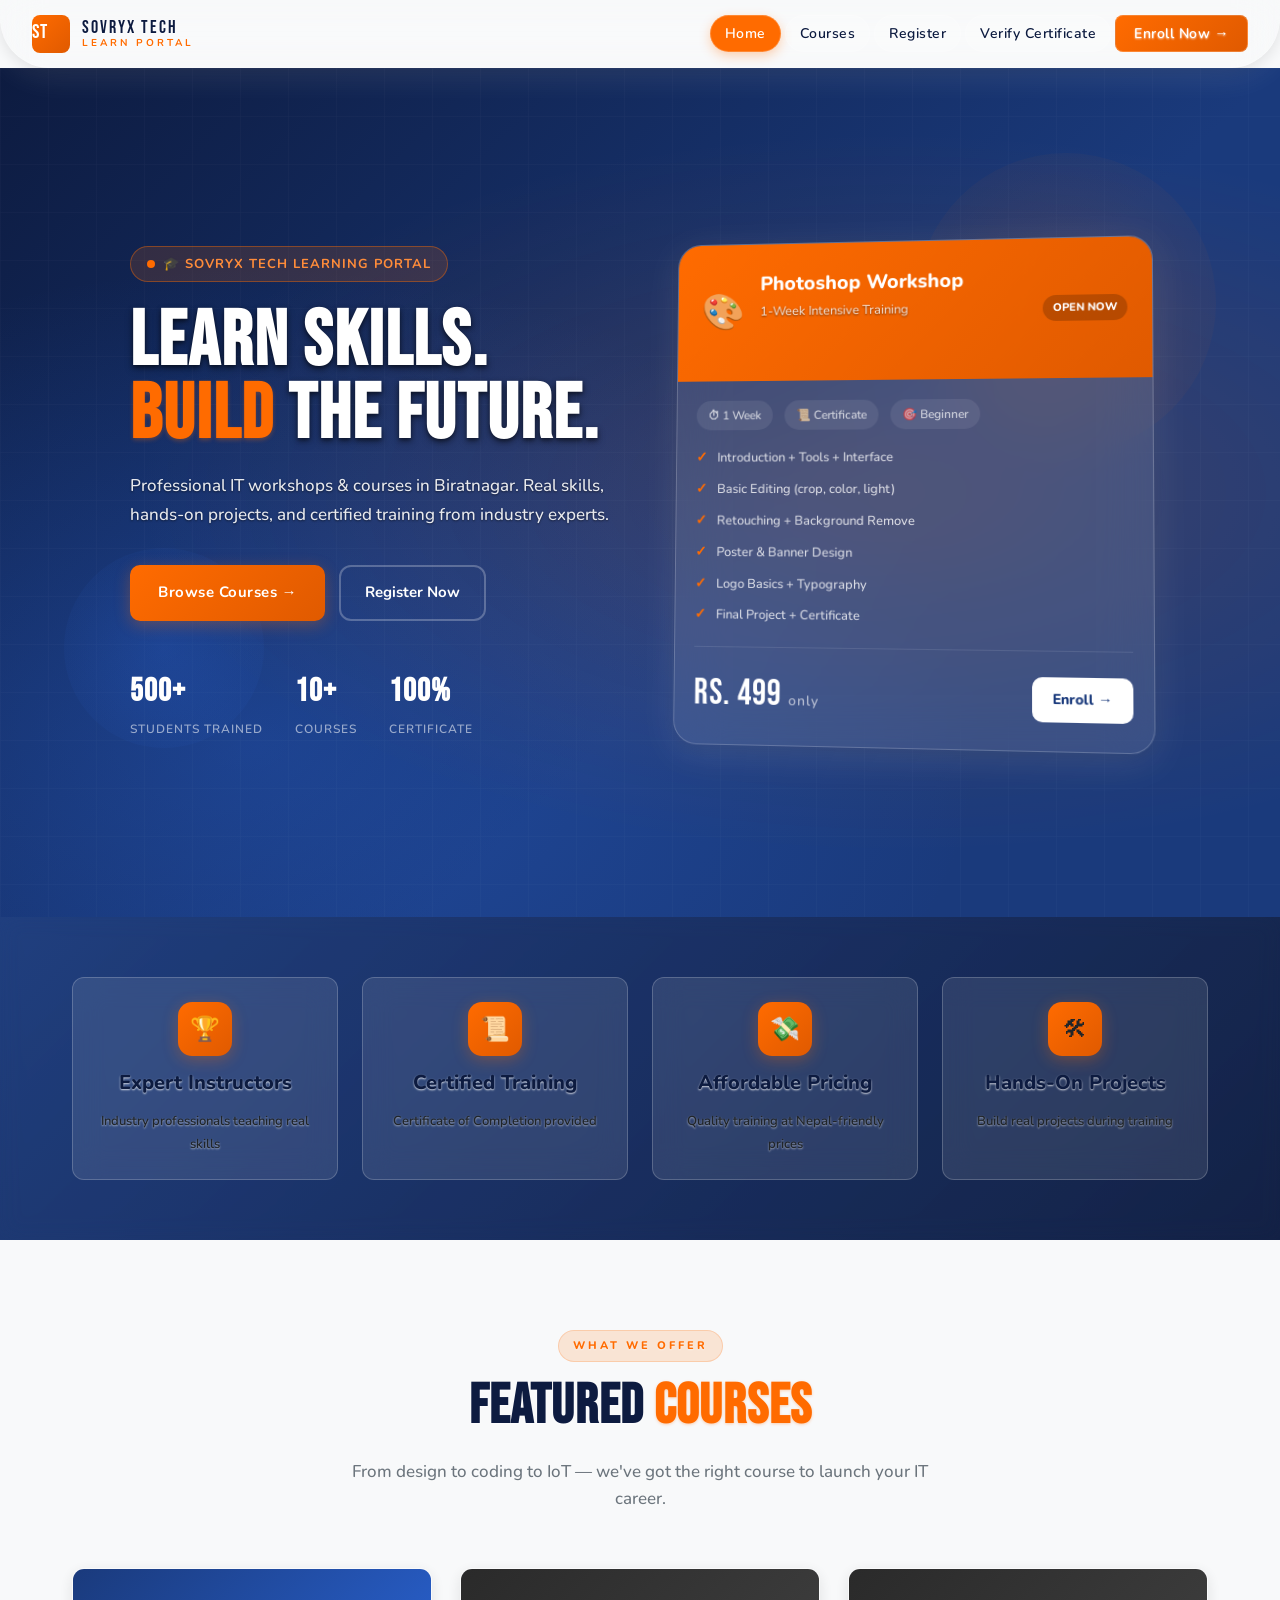
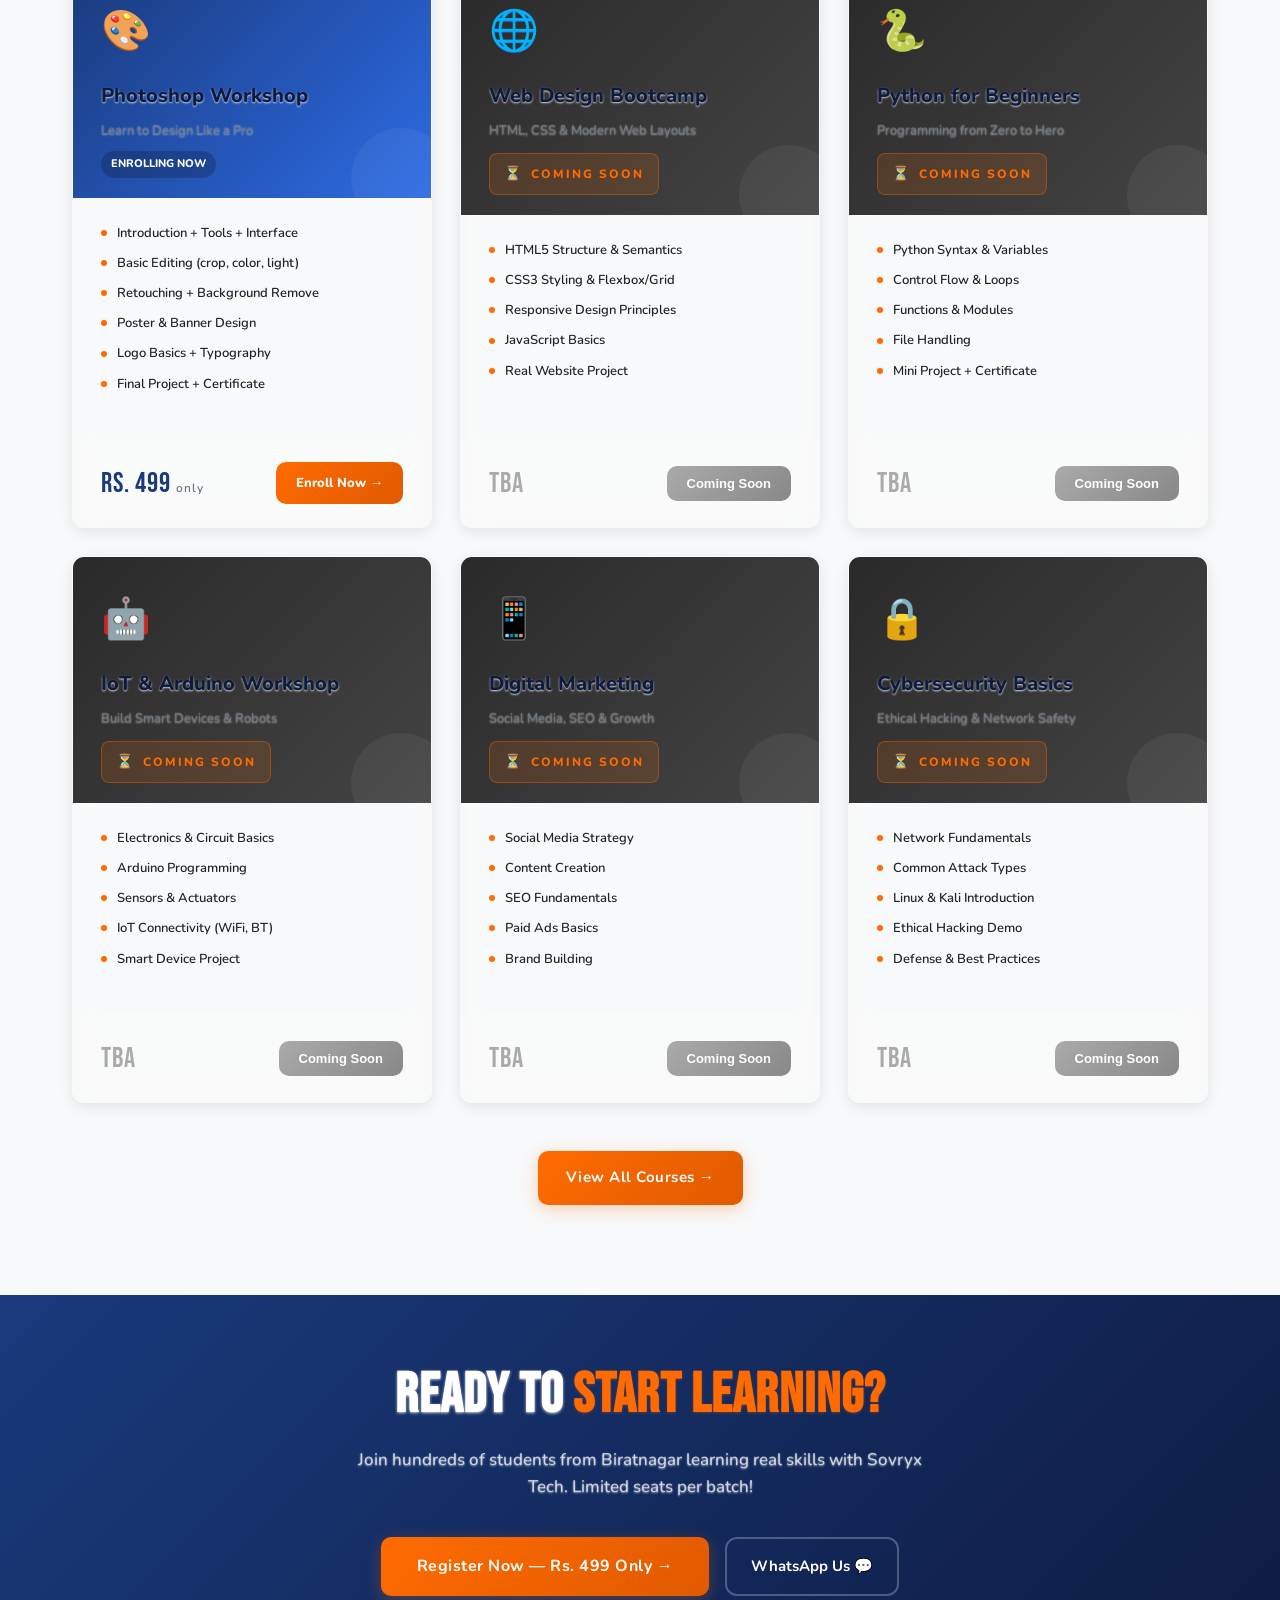
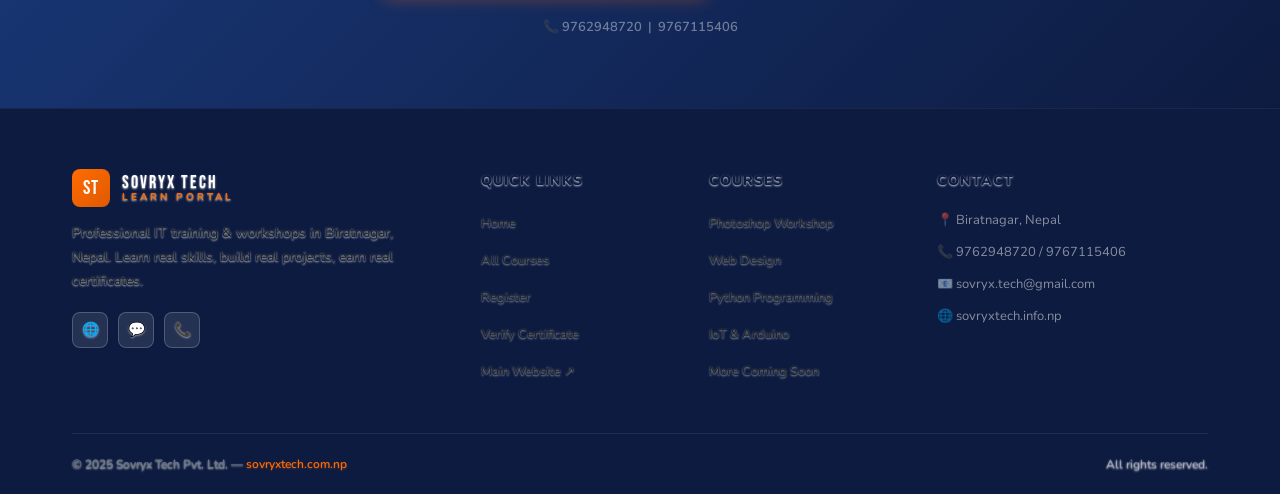
==== index.html @ 4ebaeac7 "main" ====
<!DOCTYPE html>
<html lang="en">
<head>
  <meta charset="UTF-8" />
  <meta name="viewport" content="width=device-width, initial-scale=1.0"/>
  <title>Sovryx Tech Learn — IT Training & Workshops in Biratnagar</title>
  <meta name="description" content="Professional IT workshops and training by Sovryx Tech, Biratnagar Nepal. Photoshop, Web Design, Python, IoT and more."/>
  <link rel="stylesheet" href="style.css"/>
  <link rel="preconnect" href="https://fonts.googleapis.com"/>
</head>
<body>

  <div id="navContainer"></div>
  <div id="mobileMenuContainer"></div>

  <div class="page-content">

    <!-- ─── HERO ─── -->
    <section class="hero">
      <div class="hero-grid"></div>
      <!-- floating shapes -->
      <div class="float-shape" style="width:300px;height:300px;background:radial-gradient(circle,rgba(255,107,0,0.12),transparent);top:10%;right:5%;animation-delay:0s;"></div>
      <div class="float-shape" style="width:200px;height:200px;background:radial-gradient(circle,rgba(45,107,228,0.2),transparent);bottom:20%;left:5%;animation-delay:2s;"></div>

      <div class="hero-container">
        <div class="hero-text">
          <div class="hero-badge">🎓 Sovryx Tech Learning Portal</div>
          <h1>Learn Skills.<br><span>Build</span> The Future.</h1>
          <p>Professional IT workshops & courses in Biratnagar. Real skills, hands-on projects, and certified training from industry experts.</p>
          <div class="hero-actions">
            <a href="courses.html" class="btn-primary">Browse Courses →</a>
            <a href="register.html" class="btn-outline">Register Now</a>
          </div>
          <div class="hero-stats">
            <div class="stat"><strong>500+</strong><span>Students Trained</span></div>
            <div class="stat"><strong>10+</strong><span>Courses</span></div>
            <div class="stat"><strong>100%</strong><span>Certificate</span></div>
          </div>
        </div>
        <div class="hero-card-wrap">
          <div class="hero-featured-card">
            <div class="card-header">
              <div class="card-header-icon">🎨</div>
              <div>
                <h3>Photoshop Workshop</h3>
                <p>1-Week Intensive Training</p>
              </div>
              <div class="card-badge">OPEN NOW</div>
            </div>
            <div class="card-body">
              <div class="card-meta">
                <span class="tag">⏱ 1 Week</span>
                <span class="tag">📜 Certificate</span>
                <span class="tag">🎯 Beginner</span>
              </div>
              <div class="card-modules">
                <div class="module-item">Introduction + Tools + Interface</div>
                <div class="module-item">Basic Editing (crop, color, light)</div>
                <div class="module-item">Retouching + Background Remove</div>
                <div class="module-item">Poster & Banner Design</div>
                <div class="module-item">Logo Basics + Typography</div>
                <div class="module-item">Final Project + Certificate</div>
              </div>
              <div class="card-footer-price">
                <div class="price-amount">Rs. 499 <small>only</small></div>
                <a href="register.html?course=photoshop" class="enroll-mini">Enroll →</a>
              </div>
            </div>
          </div>
        </div>
      </div>
    </section>

    <!-- ─── INFO STRIP ─── -->
    <div class="info-strip">
      <div class="container">
        <div class="info-strip-grid">
          <div class="info-strip-item reveal">
            <div class="info-strip-icon">🏆</div>
            <strong>Expert Instructors</strong>
            <span>Industry professionals teaching real skills</span>
          </div>
          <div class="info-strip-item reveal">
            <div class="info-strip-icon">📜</div>
            <strong>Certified Training</strong>
            <span>Certificate of Completion provided</span>
          </div>
          <div class="info-strip-item reveal">
            <div class="info-strip-icon">💸</div>
            <strong>Affordable Pricing</strong>
            <span>Quality training at Nepal-friendly prices</span>
          </div>
          <div class="info-strip-item reveal">
            <div class="info-strip-icon">🛠</div>
            <strong>Hands-On Projects</strong>
            <span>Build real projects during training</span>
          </div>
        </div>
      </div>
    </div>

    <!-- ─── COURSES SECTION ─── -->
    <section>
      <div class="container">
        <div class="text-center reveal">
          <span class="section-label">What We Offer</span>
          <h2 class="section-title">Featured <span>Courses</span></h2>
          <p class="section-sub" style="margin:0 auto;">From design to coding to IoT — we've got the right course to launch your IT career.</p>
        </div>

        <div class="courses-grid">
          <!-- Active Course -->
          <div class="course-card reveal">
            <div class="course-card-header">
              <span class="course-card-icon">🎨</span>
              <h3>Photoshop Workshop</h3>
              <p>Learn to Design Like a Pro</p>
              <div class="card-badge" style="margin-left:0;margin-top:10px;display:inline-block;">ENROLLING NOW</div>
            </div>
            <div class="course-card-body">
              <ul class="course-modules">
                <li>Introduction + Tools + Interface</li>
                <li>Basic Editing (crop, color, light)</li>
                <li>Retouching + Background Remove</li>
                <li>Poster & Banner Design</li>
                <li>Logo Basics + Typography</li>
                <li>Final Project + Certificate</li>
              </ul>
            </div>
            <div class="course-card-footer">
              <div class="price">Rs. 499 <small>only</small></div>
              <a href="register.html?course=photoshop" class="btn-enroll">Enroll Now →</a>
            </div>
          </div>

          <!-- Coming Soon Courses -->
          <div class="course-card coming-soon reveal">
            <div class="course-card-header">
              <span class="course-card-icon">🌐</span>
              <h3>Web Design Bootcamp</h3>
              <p>HTML, CSS & Modern Web Layouts</p>
              <div class="coming-soon-overlay">Coming Soon</div>
            </div>
            <div class="course-card-body">
              <ul class="course-modules">
                <li>HTML5 Structure & Semantics</li>
                <li>CSS3 Styling & Flexbox/Grid</li>
                <li>Responsive Design Principles</li>
                <li>JavaScript Basics</li>
                <li>Real Website Project</li>
              </ul>
            </div>
            <div class="course-card-footer">
              <div class="price" style="color:#aaa;">TBA</div>
              <button class="btn-enroll disabled" disabled>Coming Soon</button>
            </div>
          </div>

          <div class="course-card coming-soon reveal">
            <div class="course-card-header">
              <span class="course-card-icon">🐍</span>
              <h3>Python for Beginners</h3>
              <p>Programming from Zero to Hero</p>
              <div class="coming-soon-overlay">Coming Soon</div>
            </div>
            <div class="course-card-body">
              <ul class="course-modules">
                <li>Python Syntax & Variables</li>
                <li>Control Flow & Loops</li>
                <li>Functions & Modules</li>
                <li>File Handling</li>
                <li>Mini Project + Certificate</li>
              </ul>
            </div>
            <div class="course-card-footer">
              <div class="price" style="color:#aaa;">TBA</div>
              <button class="btn-enroll disabled" disabled>Coming Soon</button>
            </div>
          </div>

          <div class="course-card coming-soon reveal">
            <div class="course-card-header">
              <span class="course-card-icon">🤖</span>
              <h3>IoT & Arduino Workshop</h3>
              <p>Build Smart Devices & Robots</p>
              <div class="coming-soon-overlay">Coming Soon</div>
            </div>
            <div class="course-card-body">
              <ul class="course-modules">
                <li>Electronics & Circuit Basics</li>
                <li>Arduino Programming</li>
                <li>Sensors & Actuators</li>
                <li>IoT Connectivity (WiFi, BT)</li>
                <li>Smart Device Project</li>
              </ul>
            </div>
            <div class="course-card-footer">
              <div class="price" style="color:#aaa;">TBA</div>
              <button class="btn-enroll disabled" disabled>Coming Soon</button>
            </div>
          </div>

          <div class="course-card coming-soon reveal">
            <div class="course-card-header">
              <span class="course-card-icon">📱</span>
              <h3>Digital Marketing</h3>
              <p>Social Media, SEO & Growth</p>
              <div class="coming-soon-overlay">Coming Soon</div>
            </div>
            <div class="course-card-body">
              <ul class="course-modules">
                <li>Social Media Strategy</li>
                <li>Content Creation</li>
                <li>SEO Fundamentals</li>
                <li>Paid Ads Basics</li>
                <li>Brand Building</li>
              </ul>
            </div>
            <div class="course-card-footer">
              <div class="price" style="color:#aaa;">TBA</div>
              <button class="btn-enroll disabled" disabled>Coming Soon</button>
            </div>
          </div>

          <div class="course-card coming-soon reveal">
            <div class="course-card-header">
              <span class="course-card-icon">🔒</span>
              <h3>Cybersecurity Basics</h3>
              <p>Ethical Hacking & Network Safety</p>
              <div class="coming-soon-overlay">Coming Soon</div>
            </div>
            <div class="course-card-body">
              <ul class="course-modules">
                <li>Network Fundamentals</li>
                <li>Common Attack Types</li>
                <li>Linux & Kali Introduction</li>
                <li>Ethical Hacking Demo</li>
                <li>Defense & Best Practices</li>
              </ul>
            </div>
            <div class="course-card-footer">
              <div class="price" style="color:#aaa;">TBA</div>
              <button class="btn-enroll disabled" disabled>Coming Soon</button>
            </div>
          </div>
        </div>

        <div class="text-center" style="margin-top:48px;">
          <a href="courses.html" class="btn-primary">View All Courses →</a>
        </div>
      </div>
    </section>

    <!-- ─── CTA BANNER ─── -->
    <section style="padding:70px 0;background:linear-gradient(135deg,var(--blue),var(--dark));">
      <div class="container text-center">
        <h2 class="section-title reveal" style="color:white;">Ready to <span>Start Learning?</span></h2>
        <p class="section-sub reveal" style="color:rgba(255,255,255,0.7);margin:12px auto 36px;">
          Join hundreds of students from Biratnagar learning real skills with Sovryx Tech. Limited seats per batch!
        </p>
        <div style="display:flex;gap:16px;justify-content:center;flex-wrap:wrap;" class="reveal">
          <a href="register.html" class="btn-primary" style="font-size:16px;padding:16px 36px;">Register Now — Rs. 499 Only →</a>
          <a href="https://wa.me/9779762948720" target="_blank" class="btn-outline">WhatsApp Us 💬</a>
        </div>
        <p style="color:rgba(255,255,255,0.4);margin-top:20px;font-size:13px;font-weight:600;">📞 9762948720 &nbsp;|&nbsp; 9767115406</p>
      </div>
    </section>

  </div><!-- end page-content -->

  <div id="footerContainer"></div>

  <script src="main.js"></script>
  

  <script>injectLayout("Home");</script>
</body>
</html>
---- style.css ----
@import url('https://fonts.googleapis.com/css2?family=Bebas+Neue&family=Nunito:wght@400;500;600;700;800;900&family=Space+Grotesk:wght@300;400;500;600;700&display=swap');

:root {
  /* Sovryx Tech Color Palette - Matching sovryxtech.com.np */
  --orange: #FF6B00;
  --orange-light: #FF8C3A;
  --orange-dark: #E05A00;
  --blue: #1A3A7C;
  --blue-mid: #2D6BE4;
  --blue-light: #4A90E2;
  --white: #FFFFFF;
  --off-white: #F8F9FA;
  --gray-light: #F1F3F4;
  --gray: #6C757D;
  --dark: #0D1B40;
  --text: #212529;
  --shadow: 0 8px 32px rgba(26,58,124,0.12);
  --shadow-card: 0 4px 20px rgba(26,58,124,0.08);
  --shadow-glass: 0 8px 32px rgba(255,255,255,0.1), 0 4px 16px rgba(0,0,0,0.1);
  --radius: 12px;
  --radius-sm: 8px;
  --glass-bg: rgba(255,255,255,0.1);
  --glass-border: rgba(255,255,255,0.2);
}

*, *::before, *::after { box-sizing: border-box; margin: 0; padding: 0; }

html { scroll-behavior: smooth; }

body {
  font-family: 'Nunito', sans-serif;
  background: var(--off-white);
  color: var(--text);
  line-height: 1.7;
  overflow-x: hidden;
  font-weight: 400;
}

/* ─── NAVBAR ─── */
nav {
  position: fixed; top: 0; left: 0; right: 0; z-index: 1000;
  background: var(--glass-bg);
  backdrop-filter: blur(20px);
  -webkit-backdrop-filter: blur(20px);
  border-bottom: 1px solid var(--glass-border);
  padding: 0 2rem;
  height: 68px;
  display: flex; align-items: center; justify-content: space-between;
  box-shadow: var(--shadow-glass);
  border-radius: 0 0 50px 50px;
}

.nav-brand {
  display: flex; align-items: center; gap: 12px;
  text-decoration: none;
}
.nav-logo {
  width: 40px; height: 40px;
  object-fit: contain;
  border-radius: 8px;
}
.nav-brand-logo {
  width: 38px; height: 38px;
  background: linear-gradient(135deg, var(--orange), var(--orange-dark));
  border-radius: 8px;
  display: flex; align-items: center; justify-content: center;
  font-family: 'Bebas Neue', cursive;
  font-size: 20px; color: white; letter-spacing: 1px;
}
.nav-brand-text { display: flex; flex-direction: column; line-height: 1.1; }
.nav-brand-text span:first-child {
  font-family: 'Bebas Neue', cursive; font-size: 18px; color: var(--dark); letter-spacing: 2px;
  text-shadow: 0 1px 2px rgba(255,255,255,0.8);
}
.nav-brand-text span:last-child {
  font-size: 10px; color: var(--orange); font-weight: 700; letter-spacing: 3px; text-transform: uppercase;
  text-shadow: 0 1px 2px rgba(255,255,255,0.8);
}

.nav-links {
  display: flex; align-items: center; gap: 4px; list-style: none;
}
.nav-links a {
  color: var(--dark); text-decoration: none;
  font-size: 14px; font-weight: 600; letter-spacing: 0.5px;
  padding: 8px 14px; border-radius: 20px;
  transition: all 0.2s;
  text-shadow: 0 1px 2px rgba(255,255,255,0.8);
  background: rgba(255,255,255,0.1);
  backdrop-filter: blur(10px);
  border: 1px solid rgba(255,255,255,0.2);
}
.nav-links a:hover, .nav-links a.active {
  color: white; background: var(--orange);
  text-shadow: none;
  transform: translateY(-1px);
  box-shadow: 0 4px 12px rgba(255,107,0,0.3);
}
.nav-cta {
  background: linear-gradient(135deg, var(--orange), var(--orange-dark)) !important;
  color: white !important; border-radius: 8px !important;
  padding: 8px 18px !important;
}
.nav-cta:hover { transform: translateY(-1px); box-shadow: 0 4px 16px rgba(255,107,0,0.4) !important; }

.nav-hamburger {
  display: none; flex-direction: column; gap: 5px; cursor: pointer; padding: 8px;
  background: rgba(255,255,255,0.1);
  backdrop-filter: blur(10px);
  border-radius: 8px;
  border: 1px solid rgba(255,255,255,0.2);
}
.nav-hamburger span {
  width: 24px; height: 2px;
  background: var(--dark);
  border-radius: 2px;
  transition: 0.3s;
  box-shadow: 0 1px 2px rgba(255,255,255,0.5);
}

.mobile-menu {
  display: none; position: fixed; top: 68px; left: 0; right: 0; bottom: 0;
  background: var(--glass-bg);
  backdrop-filter: blur(25px);
  -webkit-backdrop-filter: blur(25px);
  z-index: 999;
  flex-direction: column; align-items: center; justify-content: center; gap: 12px;
  box-shadow: inset 0 1px 0 var(--glass-border);
  border-radius: 0 0 40px 40px;
}
.mobile-menu.open { display: flex; }
.mobile-menu a {
  color: var(--dark); text-decoration: none; font-size: 18px; font-weight: 700;
  padding: 14px 40px; border-radius: 25px; width: 90%; text-align: center;
  transition: 0.2s;
  background: rgba(255,255,255,0.1);
  backdrop-filter: blur(10px);
  border: 1px solid rgba(255,255,255,0.2);
  text-shadow: 0 1px 2px rgba(255,255,255,0.8);
}
.mobile-menu a:hover {
  background: var(--orange); color: white;
  text-shadow: none;
  transform: translateY(-2px);
  box-shadow: 0 6px 20px rgba(255,107,0,0.3);
}

/* ─── PAGE WRAPPER ─── */
.page-content { padding-top: 68px; }

/* ─── HERO ─── */
.hero {
  min-height: calc(100vh - 68px);
  background: linear-gradient(135deg, var(--dark) 0%, var(--blue) 60%, #1a3a7c 100%);
  position: relative; overflow: hidden;
  display: flex; align-items: center;
}
.hero::before {
  content: '';
  position: absolute; inset: 0;
  background: radial-gradient(ellipse at 70% 50%, rgba(255,107,0,0.15) 0%, transparent 60%),
              radial-gradient(ellipse at 20% 80%, rgba(45,107,228,0.3) 0%, transparent 50%);
}
.hero-grid {
  position: absolute; inset: 0; opacity: 0.04;
  background-image: linear-gradient(rgba(255,255,255,0.5) 1px, transparent 1px),
                    linear-gradient(90deg, rgba(255,255,255,0.5) 1px, transparent 1px);
  background-size: 48px 48px;
}
.hero-container {
  max-width: 1200px; margin: 0 auto; padding: 80px 2rem;
  display: grid; grid-template-columns: 1fr 1fr; gap: 60px; align-items: center;
  position: relative; z-index: 1;
}
.hero-badge {
  display: inline-flex; align-items: center; gap: 8px;
  background: rgba(255,107,0,0.15); border: 1px solid rgba(255,107,0,0.4);
  color: var(--orange-light); padding: 6px 16px; border-radius: 100px;
  font-size: 13px; font-weight: 700; letter-spacing: 1px; text-transform: uppercase;
  margin-bottom: 24px;
}
.hero-badge::before { content: ''; width: 8px; height: 8px; border-radius: 50%; background: var(--orange); animation: pulse 2s infinite; }
@keyframes pulse { 0%,100%{opacity:1;transform:scale(1)} 50%{opacity:0.5;transform:scale(1.3)} }

.hero h1 {
  font-family: 'Bebas Neue', cursive;
  font-size: clamp(52px, 6vw, 80px);
  color: white; line-height: 0.95; letter-spacing: 2px;
  margin-bottom: 20px;
  text-shadow: 0 2px 4px rgba(0,0,0,0.5), 0 4px 8px rgba(0,0,0,0.3);
}
.hero h1 span { color: var(--orange); text-shadow: 0 2px 4px rgba(255,107,0,0.3); }
.hero p {
  color: rgba(255,255,255,0.9); font-size: 17px; font-weight: 500;
  max-width: 480px; margin-bottom: 36px;
  text-shadow: 0 1px 2px rgba(0,0,0,0.5);
}
.hero-actions { display: flex; gap: 14px; flex-wrap: wrap; }
.btn-primary {
  display: inline-flex; align-items: center; gap: 8px;
  background: linear-gradient(135deg, var(--orange), var(--orange-dark));
  color: white; text-decoration: none;
  font-size: 15px; font-weight: 700; letter-spacing: 0.5px;
  padding: 14px 28px; border-radius: 10px;
  transition: all 0.3s; border: none; cursor: pointer;
  box-shadow: 0 4px 16px rgba(255,107,0,0.3);
  font-family: 'Nunito', sans-serif;
}
.btn-primary:hover {
  transform: translateY(-2px);
  box-shadow: 0 8px 24px rgba(255,107,0,0.4);
  text-decoration: none;
  color: white;
}
.btn-outline {
  display: inline-flex; align-items: center; gap: 8px;
  background: transparent; color: white; text-decoration: none;
  font-size: 15px; font-weight: 700;
  padding: 13px 24px; border-radius: 12px;
  border: 2px solid rgba(255,255,255,0.25);
  transition: all 0.3s; cursor: pointer;
}
.btn-outline:hover { border-color: rgba(255,255,255,0.6); background: rgba(255,255,255,0.07); }

.hero-stats {
  display: flex; gap: 32px; margin-top: 44px;
}
.stat { display: flex; flex-direction: column; }
.stat strong { font-family: 'Bebas Neue', cursive; font-size: 32px; color: white; letter-spacing: 1px; }
.stat span { font-size: 12px; color: rgba(255,255,255,0.55); font-weight: 600; letter-spacing: 1px; text-transform: uppercase; }

/* Hero Card */
.hero-card-wrap { position: relative; }
.hero-featured-card {
  background: var(--glass-bg);
  border: 1px solid var(--glass-border);
  border-radius: 24px; overflow: hidden;
  backdrop-filter: blur(25px);
  -webkit-backdrop-filter: blur(25px);
  transform: perspective(1000px) rotateY(-5deg) rotateX(2deg);
  transition: transform 0.5s;
  box-shadow: var(--shadow-glass);
}
.hero-card-wrap:hover .hero-featured-card { transform: perspective(1000px) rotateY(0) rotateX(0); }
.card-header {
  background: linear-gradient(135deg, var(--orange), var(--orange-dark));
  padding: 24px; display: flex; align-items: center; gap: 16px;
}
.card-header-icon { font-size: 36px; }
.card-header h3 { color: white; font-size: 20px; font-weight: 800; }
.card-header p { color: rgba(255,255,255,0.8); font-size: 13px; }
.card-badge {
  margin-left: auto; background: rgba(0,0,0,0.2);
  color: white; font-size: 11px; font-weight: 800;
  padding: 4px 10px; border-radius: 20px; white-space: nowrap;
}
.card-body { padding: 20px; }
.card-meta { display: flex; gap: 12px; margin-bottom: 16px; flex-wrap: wrap; }
.tag {
  display: inline-flex; align-items: center; gap: 5px;
  background: rgba(255,255,255,0.08); color: rgba(255,255,255,0.7);
  font-size: 12px; font-weight: 600; padding: 5px 12px; border-radius: 20px;
}
.card-modules { display: flex; flex-direction: column; gap: 8px; margin-bottom: 20px; }
.module-item {
  display: flex; align-items: center; gap: 10px;
  color: rgba(255,255,255,0.8); font-size: 13px; font-weight: 500;
}
.module-item::before { content: '✓'; color: var(--orange); font-weight: 900; font-size: 14px; }
.card-footer-price {
  display: flex; align-items: center; justify-content: space-between;
  border-top: 1px solid rgba(255,255,255,0.1); padding-top: 16px;
}
.price-amount { font-family: 'Bebas Neue', cursive; font-size: 36px; color: white; letter-spacing: 1px; }
.price-amount small { font-size: 14px; font-family: 'Nunito', sans-serif; color: rgba(255,255,255,0.6); font-weight: 600; }
.enroll-mini {
  background: white; color: var(--blue); font-weight: 800;
  padding: 10px 20px; border-radius: 10px; text-decoration: none; font-size: 14px;
  transition: 0.2s;
}
.enroll-mini:hover { background: var(--orange); color: white; }

/* Floating shapes */
.float-shape {
  position: absolute; border-radius: 50%;
  animation: floatAnim 6s ease-in-out infinite;
}
@keyframes floatAnim {
  0%,100%{transform:translateY(0)} 50%{transform:translateY(-20px)}
}

/* ─── SECTIONS ─── */
section { padding: 90px 0; }
.container { max-width: 1200px; margin: 0 auto; padding: 0 2rem; }
.section-label {
  display: inline-block;
  background: rgba(255,107,0,0.15); color: var(--orange);
  font-size: 11px; font-weight: 800; letter-spacing: 3px; text-transform: uppercase;
  padding: 6px 14px; border-radius: 20px; margin-bottom: 14px;
  border: 1px solid rgba(255,107,0,0.2);
  text-shadow: 0 1px 2px rgba(255,255,255,0.5);
}
.section-title {
  font-family: 'Bebas Neue', cursive;
  font-size: clamp(38px, 5vw, 56px);
  color: var(--dark); letter-spacing: 1px; line-height: 1.1;
  margin-bottom: 20px;
  font-weight: 700;
  text-shadow: 0 1px 3px rgba(255,255,255,0.8);
}
.section-title span { color: var(--orange); text-shadow: 0 1px 3px rgba(255,107,0,0.3); }
.section-sub {
  color: var(--gray);
  font-size: 17px;
  font-weight: 500;
  max-width: 580px;
  line-height: 1.6;
  text-shadow: 0 1px 2px rgba(255,255,255,0.6);
}

/* ─── COURSE CARDS ─── */
.courses-grid {
  display: grid; grid-template-columns: repeat(auto-fill, minmax(320px, 1fr));
  gap: 28px; margin-top: 56px;
}
.course-card {
  background: var(--glass-bg);
  backdrop-filter: blur(15px);
  -webkit-backdrop-filter: blur(15px);
  border-radius: var(--radius);
  overflow: hidden; box-shadow: var(--shadow-glass);
  transition: transform 0.3s, box-shadow 0.3s;
  display: flex; flex-direction: column;
  border: 1px solid var(--glass-border);
}
.course-card:hover {
  transform: translateY(-6px);
  box-shadow: 0 16px 48px rgba(26,58,124,0.15), 0 8px 24px rgba(255,255,255,0.1);
}
.course-card-header {
  padding: 28px 28px 20px;
  background: linear-gradient(135deg, var(--blue), var(--blue-mid));
  position: relative; overflow: hidden;
}
.course-card-header::after {
  content: ''; position: absolute; right: -20px; bottom: -30px;
  width: 100px; height: 100px; border-radius: 50%;
  background: rgba(255,255,255,0.05);
}
.course-card-icon { font-size: 40px; margin-bottom: 14px; display: block; }
.course-card-header h3 {
  color: var(--dark);
  font-size: 20px;
  font-weight: 800;
  margin-bottom: 6px;
  text-shadow: 0 1px 2px rgba(255,255,255,0.8);
}
.course-card-header p {
  color: var(--gray);
  font-size: 13px;
  text-shadow: 0 1px 2px rgba(255,255,255,0.6);
}
.course-card-header .card-badge { margin-left: 0; margin-top: 12px; display: inline-block; }

.course-card.coming-soon .course-card-header {
  background: linear-gradient(135deg, #2a2a2a, #444);
}
.coming-soon-overlay {
  display: flex; align-items: center; justify-content: center;
  gap: 8px;
  background: rgba(255,107,0,0.15); border: 1px solid rgba(255,107,0,0.35);
  color: var(--orange); font-size: 12px; font-weight: 800; letter-spacing: 2px; text-transform: uppercase;
  padding: 8px 14px; border-radius: 8px; margin-top: 12px; width: fit-content;
}
.coming-soon-overlay::before { content: '⏳'; font-size: 14px; }

.course-card-body { padding: 24px 28px; flex: 1; display: flex; flex-direction: column; }
.course-modules { list-style: none; display: flex; flex-direction: column; gap: 8px; margin-bottom: 20px; flex: 1; }
.course-modules li {
  display: flex; align-items: center; gap: 10px;
  font-size: 13px; font-weight: 600; color: var(--text);
  text-shadow: 0 1px 2px rgba(255,255,255,0.5);
}
.course-modules li::before {
  content: ''; width: 6px; height: 6px; border-radius: 50%;
  background: var(--orange); flex-shrink: 0;
}
.course-card-footer {
  display: flex; align-items: center; justify-content: space-between;
  padding: 20px 28px; border-top: 1px solid rgba(255,255,255,0.2);
  background: rgba(255,255,255,0.05);
}
.price {
  font-family: 'Bebas Neue', cursive;
  font-size: 28px;
  color: var(--blue);
  letter-spacing: 1px;
  text-shadow: 0 1px 2px rgba(255,255,255,0.8);
}
.price small { font-size: 12px; font-family: 'Nunito', sans-serif; color: var(--gray); font-weight: 600; }
.btn-enroll {
  background: linear-gradient(135deg, var(--orange), var(--orange-dark));
  color: white; text-decoration: none; font-size: 13px; font-weight: 800;
  padding: 10px 20px; border-radius: 10px; transition: 0.2s; border: none; cursor: pointer;
}
.btn-enroll:hover { transform: translateY(-1px); box-shadow: 0 6px 16px rgba(255,107,0,0.4); }
.btn-enroll.disabled {
  background: linear-gradient(135deg, #aaa, #888); cursor: not-allowed;
}
.btn-enroll.disabled:hover { transform: none; box-shadow: none; }

/* ─── INFO STRIP ─── */
.info-strip {
  background: linear-gradient(135deg, var(--blue), var(--dark));
  padding: 60px 0;
  position: relative;
}
.info-strip::before {
  content: '';
  position: absolute; inset: 0;
  background: var(--glass-bg);
  backdrop-filter: blur(10px);
  -webkit-backdrop-filter: blur(10px);
  opacity: 0.3;
}
.info-strip-grid {
  display: grid; grid-template-columns: repeat(4, 1fr); gap: 24px;
  position: relative; z-index: 1;
}
.info-strip-item {
  display: flex; flex-direction: column; align-items: center; text-align: center; gap: 10px;
  background: var(--glass-bg);
  backdrop-filter: blur(15px);
  -webkit-backdrop-filter: blur(15px);
  border: 1px solid var(--glass-border);
  border-radius: var(--radius);
  padding: 24px 16px;
  transition: transform 0.3s;
}
.info-strip-item:hover {
  transform: translateY(-4px);
  box-shadow: var(--shadow-glass);
}
.info-strip-icon {
  width: 54px; height: 54px; border-radius: 14px;
  background: linear-gradient(135deg, var(--orange), var(--orange-dark));
  display: flex; align-items: center; justify-content: center;
  font-size: 24px;
  box-shadow: 0 4px 16px rgba(255,107,0,0.3);
}
.info-strip-item strong {
  color: var(--dark);
  font-size: 20px;
  font-weight: 800;
  text-shadow: 0 1px 2px rgba(255,255,255,0.8);
}
.info-strip-item span {
  color: var(--text);
  font-size: 13px;
  font-weight: 600;
  text-shadow: 0 1px 2px rgba(255,255,255,0.6);
}

/* ─── REGISTER PAGE ─── */
.page-hero {
  background: linear-gradient(135deg, var(--dark), var(--blue));
  padding: 80px 0 60px;
  text-align: center; position: relative; overflow: hidden;
}
.page-hero::before {
  content: ''; position: absolute; inset: 0;
  background: radial-gradient(ellipse at center, rgba(255,107,0,0.15) 0%, transparent 60%);
}
.page-hero h1 { font-family: 'Bebas Neue', cursive; font-size: 52px; color: white; letter-spacing: 2px; position: relative; }
.page-hero h1 span { color: var(--orange); }
.page-hero p { color: rgba(255,255,255,0.7); font-size: 16px; margin-top: 10px; position: relative; }

/* Register Form Styles */
.register-form {
  background: var(--glass-bg);
  backdrop-filter: blur(15px);
  -webkit-backdrop-filter: blur(15px);
  border: 1px solid var(--glass-border);
  border-radius: var(--radius);
  overflow: hidden;
  box-shadow: var(--shadow-glass);
}

.register-form-header {
  background: linear-gradient(135deg, var(--blue), var(--dark));
  padding: 28px 36px;
  display: flex; align-items: center; gap: 16px;
}

.form-header-icon {
  width: 52px; height: 52px; border-radius: 14px;
  background: linear-gradient(135deg, var(--orange), var(--orange-dark));
  display: flex; align-items: center; justify-content: center; font-size: 26px; flex-shrink: 0;
}

.register-form-header h2 {
  font-family: 'Bebas Neue', cursive; font-size: 28px; letter-spacing: 1px; color: white;
}
.register-form-header p {
  color: rgba(255,255,255,0.65); font-size: 13px; margin-top: 2px;
}

.register-form-body {
  padding: 32px 36px;
}

.checkbox-label {
  display: flex; align-items: flex-start; gap: 10px;
  font-size: 14px; color: var(--text); cursor: pointer;
}
.checkbox-label input[type="checkbox"] {
  width: 16px; height: 16px; margin-top: 2px; flex-shrink: 0;
}

.form-message {
  margin-top: 16px; padding: 12px 16px; border-radius: 8px; font-weight: 600;
}
.form-message.success {
  background: rgba(16,185,129,0.1); border: 1px solid rgba(16,185,129,0.3); color: #059669;
}
.form-message.error {
  background: rgba(239,68,68,0.1); border: 1px solid rgba(239,68,68,0.3); color: #dc2626;
}

.form-notice {
  background: var(--gray-light);
  border-top: 1px solid rgba(0,0,0,0.05);
  padding: 16px 36px;
  display: flex; align-items: center; gap: 10px;
  font-size: 12px; color: var(--gray); font-weight: 600;
}

/* ─── FORM ─── */
.form-section { padding: 70px 0; }
.form-grid { display: grid; grid-template-columns: 1fr 420px; gap: 48px; align-items: start; }
.register-form {
  background: white; border-radius: 24px;
  padding: 40px; box-shadow: var(--shadow);
  border: 1px solid rgba(26,58,124,0.07);
}
.register-form h2 {
  font-family: 'Bebas Neue', cursive; font-size: 32px;
  color: var(--dark); letter-spacing: 1px; margin-bottom: 6px;
}
.register-form p { color: var(--gray); font-size: 14px; margin-bottom: 28px; }
.form-group { margin-bottom: 20px; }
.form-group label {
  display: block; font-size: 14px; font-weight: 600;
  color: var(--text); margin-bottom: 8px; letter-spacing: 0.3px;
}
.form-group input, .form-group select, .form-group textarea {
  width: 100%; padding: 14px 16px;
  border: 2px solid #e1e5e9; border-radius: 8px;
  font-family: 'Nunito', sans-serif; font-size: 15px; font-weight: 500;
  color: var(--text); background: white;
  outline: none; transition: all 0.2s;
  box-shadow: 0 1px 3px rgba(0,0,0,0.05);
}
.form-group input:focus, .form-group select:focus, .form-group textarea:focus {
  border-color: var(--blue);
  background: white;
  box-shadow: 0 0 0 3px rgba(26,58,124,0.1);
}
.form-group textarea { resize: vertical; min-height: 90px; }
.form-row { display: grid; grid-template-columns: 1fr 1fr; gap: 16px; }
.form-submit { width: 100%; margin-top: 8px; font-size: 16px; padding: 16px; }

.form-info-box {
  background: var(--glass-bg);
  backdrop-filter: blur(20px);
  -webkit-backdrop-filter: blur(20px);
  border: 1px solid var(--glass-border);
  border-radius: 20px; padding: 32px;
  color: white; position: sticky; top: 88px;
  box-shadow: var(--shadow-glass);
}
.form-info-box h3 { font-family: 'Bebas Neue', cursive; font-size: 26px; letter-spacing: 1px; margin-bottom: 20px; }
.info-list { list-style: none; display: flex; flex-direction: column; gap: 14px; }
.info-list li { display: flex; align-items: flex-start; gap: 12px; font-size: 14px; font-weight: 600; color: rgba(255,255,255,0.85); }
.info-list li span { font-size: 18px; flex-shrink: 0; }
.contact-card { margin-top: 28px; background: rgba(255,255,255,0.08); border-radius: 14px; padding: 20px; }
.contact-card p { font-size: 12px; color: rgba(255,255,255,0.5); font-weight: 700; letter-spacing: 2px; text-transform: uppercase; margin-bottom: 12px; }
.contact-card a { color: white; text-decoration: none; font-size: 15px; font-weight: 700; display: block; margin-bottom: 8px; }
.contact-card a:hover { color: var(--orange-light); }

/* ─── VERIFY PAGE ─── */
.verify-section { padding: 70px 0; }
.verify-card {
  max-width: 640px; margin: 0 auto;
  background: white; border-radius: 24px;
  padding: 48px; box-shadow: var(--shadow);
  text-align: center;
}
.verify-icon {
  width: 80px; height: 80px; border-radius: 20px;
  background: linear-gradient(135deg, var(--orange), var(--orange-dark));
  margin: 0 auto 24px; display: flex; align-items: center; justify-content: center;
  font-size: 36px;
}
.verify-card h2 { font-family: 'Bebas Neue', cursive; font-size: 36px; color: var(--dark); letter-spacing: 1px; margin-bottom: 8px; }
.verify-card p { color: var(--gray); font-size: 15px; margin-bottom: 32px; }
.verify-input-group { display: flex; gap: 12px; margin-bottom: 16px; }
.verify-input-group input { flex: 1; font-size: 16px; text-align: center; letter-spacing: 3px; text-transform: uppercase; }
.verify-result {
  margin-top: 28px; padding: 24px; border-radius: 16px;
  display: none;
}
.verify-result.success { display: block; background: #ecfdf5; border: 2px solid #10b981; }
.verify-result.error { display: block; background: #fef2f2; border: 2px solid #ef4444; }
.verify-result h3 { font-size: 18px; font-weight: 800; margin-bottom: 8px; }
.verify-result.success h3 { color: #065f46; }
.verify-result.error h3 { color: #991b1b; }
.verify-result p { color: inherit; font-size: 14px; margin-bottom: 0; }
.verify-result.success p { color: #047857; }
.verify-result.error p { color: #b91c1c; }
.cert-details { margin-top: 16px; display: flex; flex-direction: column; gap: 8px; text-align: left; }
.cert-detail-row { display: flex; align-items: center; gap: 8px; font-size: 13px; }
.cert-detail-row strong { min-width: 100px; color: #065f46; font-weight: 700; }
.cert-detail-row span { color: #047857; }
.verify-hint { font-size: 12px; color: var(--gray); font-weight: 600; margin-top: 8px; }

/* ─── FOOTER ─── */
footer {
  background: var(--dark);
  padding: 60px 0 0;
  border-top: 1px solid rgba(255,255,255,0.05);
}
.footer-grid {
  display: grid; grid-template-columns: 2fr 1fr 1fr 1.5fr; gap: 48px;
  padding-bottom: 48px; border-bottom: 1px solid rgba(255,255,255,0.08);
}
.footer-brand p {
  color: var(--text);
  font-size: 14px;
  font-weight: 500;
  margin: 14px 0 20px;
  line-height: 1.7;
  text-shadow: 0 1px 2px rgba(255,255,255,0.8);
}
.social-links { display: flex; gap: 10px; }
.social-link {
  width: 36px; height: 36px; border-radius: 8px;
  background: var(--glass-bg); color: var(--dark);
  display: flex; align-items: center; justify-content: center; text-decoration: none;
  font-size: 14px; transition: 0.2s;
  backdrop-filter: blur(10px);
  border: 1px solid rgba(255,255,255,0.2);
  text-shadow: 0 1px 2px rgba(255,255,255,0.5);
}
.social-link:hover {
  background: var(--orange); color: white;
  text-shadow: none;
  transform: translateY(-2px);
  box-shadow: 0 4px 12px rgba(255,107,0,0.3);
}
.footer-col h4 {
  color: var(--dark);
  font-size: 14px;
  font-weight: 800;
  letter-spacing: 1px;
  margin-bottom: 16px;
  text-shadow: 0 1px 2px rgba(255,255,255,0.8);
}
.footer-col ul { list-style: none; display: flex; flex-direction: column; gap: 10px; }
.footer-col ul li a {
  color: var(--text); text-decoration: none; font-size: 13px; font-weight: 500;
  transition: 0.2s;
  text-shadow: 0 1px 2px rgba(255,255,255,0.6);
}
.footer-col ul li a:hover {
  color: var(--orange);
  text-shadow: 0 1px 2px rgba(255,107,0,0.3);
}
.footer-contact p { color: rgba(255,255,255,0.5); font-size: 13px; display: flex; align-items: center; gap: 8px; margin-bottom: 10px; }
.footer-bottom {
  display: flex; align-items: center; justify-content: space-between;
  padding: 20px 0;
}
.footer-bottom p {
  color: var(--gray);
  font-size: 12px;
  font-weight: 600;
  text-shadow: 0 1px 2px rgba(255,255,255,0.8);
}
.footer-bottom a {
  color: var(--orange);
  text-decoration: none;
  text-shadow: 0 1px 2px rgba(255,107,0,0.3);
}

/* ─── UTILITIES ─── */
.text-center { text-align: center; }
.highlight-bg { background: var(--gray-light); }

/* ─── ANIMATIONS ─── */
.reveal { opacity: 0; transform: translateY(30px); transition: opacity 0.6s, transform 0.6s; }
.reveal.visible { opacity: 1; transform: translateY(0); }

/* ─── RESPONSIVE ─── */
@media (max-width: 1024px) {
  .container { padding: 0 1.5rem; }
  .section-title { font-size: clamp(32px, 4vw, 48px); }
}

@media (max-width: 900px) {
  .hero-container {
    grid-template-columns: 1fr;
    text-align: center;
    gap: 40px;
    padding: 60px 1rem;
  }
  .hero-featured-card { transform: none !important; }
  .hero p { margin: 0 auto 36px; max-width: 100%; }
  .hero-actions {
    justify-content: center;
    flex-direction: column;
    align-items: center;
    gap: 12px;
  }
  .hero-stats {
    justify-content: center;
    gap: 24px;
  }
  .info-strip-grid { grid-template-columns: repeat(2,1fr); gap: 16px; }
  .form-grid { grid-template-columns: 1fr; gap: 32px; }
  .form-info-box { position: static; }
  .footer-grid { grid-template-columns: 1fr 1fr; gap: 32px; }
  .nav-links { display: none; }
  .nav-hamburger { display: flex; }
  .courses-grid { grid-template-columns: 1fr; gap: 20px; }
  .course-card { margin-bottom: 0; }
}

@media (max-width: 768px) {
  nav { padding: 0 1rem; }
  .hero { min-height: calc(90vh - 68px); }
  .hero h1 { font-size: clamp(36px, 8vw, 56px); }
  .section-title { font-size: clamp(28px, 6vw, 42px); }
  .info-strip-grid { grid-template-columns: 1fr; }
  .info-strip-item { padding: 20px; }
  .register-form-body { padding: 24px; }
  .form-row { grid-template-columns: 1fr; gap: 16px; }
  .form-grid { gap: 24px; }
}

@media (max-width: 560px) {
  .container { padding: 0 1rem; }
  .footer-grid { grid-template-columns: 1fr; gap: 24px; }
  .form-row { grid-template-columns: 1fr; }
  .verify-input-group { flex-direction: column; }
  .hero-stats { gap: 20px; flex-wrap: wrap; }
  .hero-actions { width: 100%; }
  .btn-primary, .btn-outline { width: 100%; justify-content: center; }
  .course-pill { margin: 0 4px 8px 0; font-size: 13px; padding: 8px 12px; }
  .register-form-header { padding: 20px; }
  .register-form-body { padding: 20px; }
  .form-notice { padding: 12px 20px; }
  .step-card { padding: 16px; gap: 12px; }
  .step-num { width: 32px; height: 32px; font-size: 16px; }
  .mobile-menu a { padding: 12px 24px; font-size: 16px; }
  .page-hero h1 { font-size: clamp(32px, 10vw, 48px); }
  .section-sub { font-size: 15px; }
  .hero-badge { font-size: 12px; padding: 5px 12px; }
}

@media (max-width: 480px) {
  nav { height: 60px; }
  .nav-brand-logo { width: 32px; height: 32px; font-size: 16px; }
  .nav-brand-text span:first-child { font-size: 16px; }
  .nav-brand-text span:last-child { font-size: 9px; }
  .page-content { padding-top: 60px; }
  .hero { min-height: calc(80vh - 60px); }
  .mobile-menu { top: 60px; }
  .hero-container { padding: 40px 1rem; }
  .info-strip { padding: 40px 0; }
  section { padding: 60px 0; }
  .register-form { margin: 0 0.5rem; }
  .course-pill { font-size: 12px; padding: 6px 10px; }
}
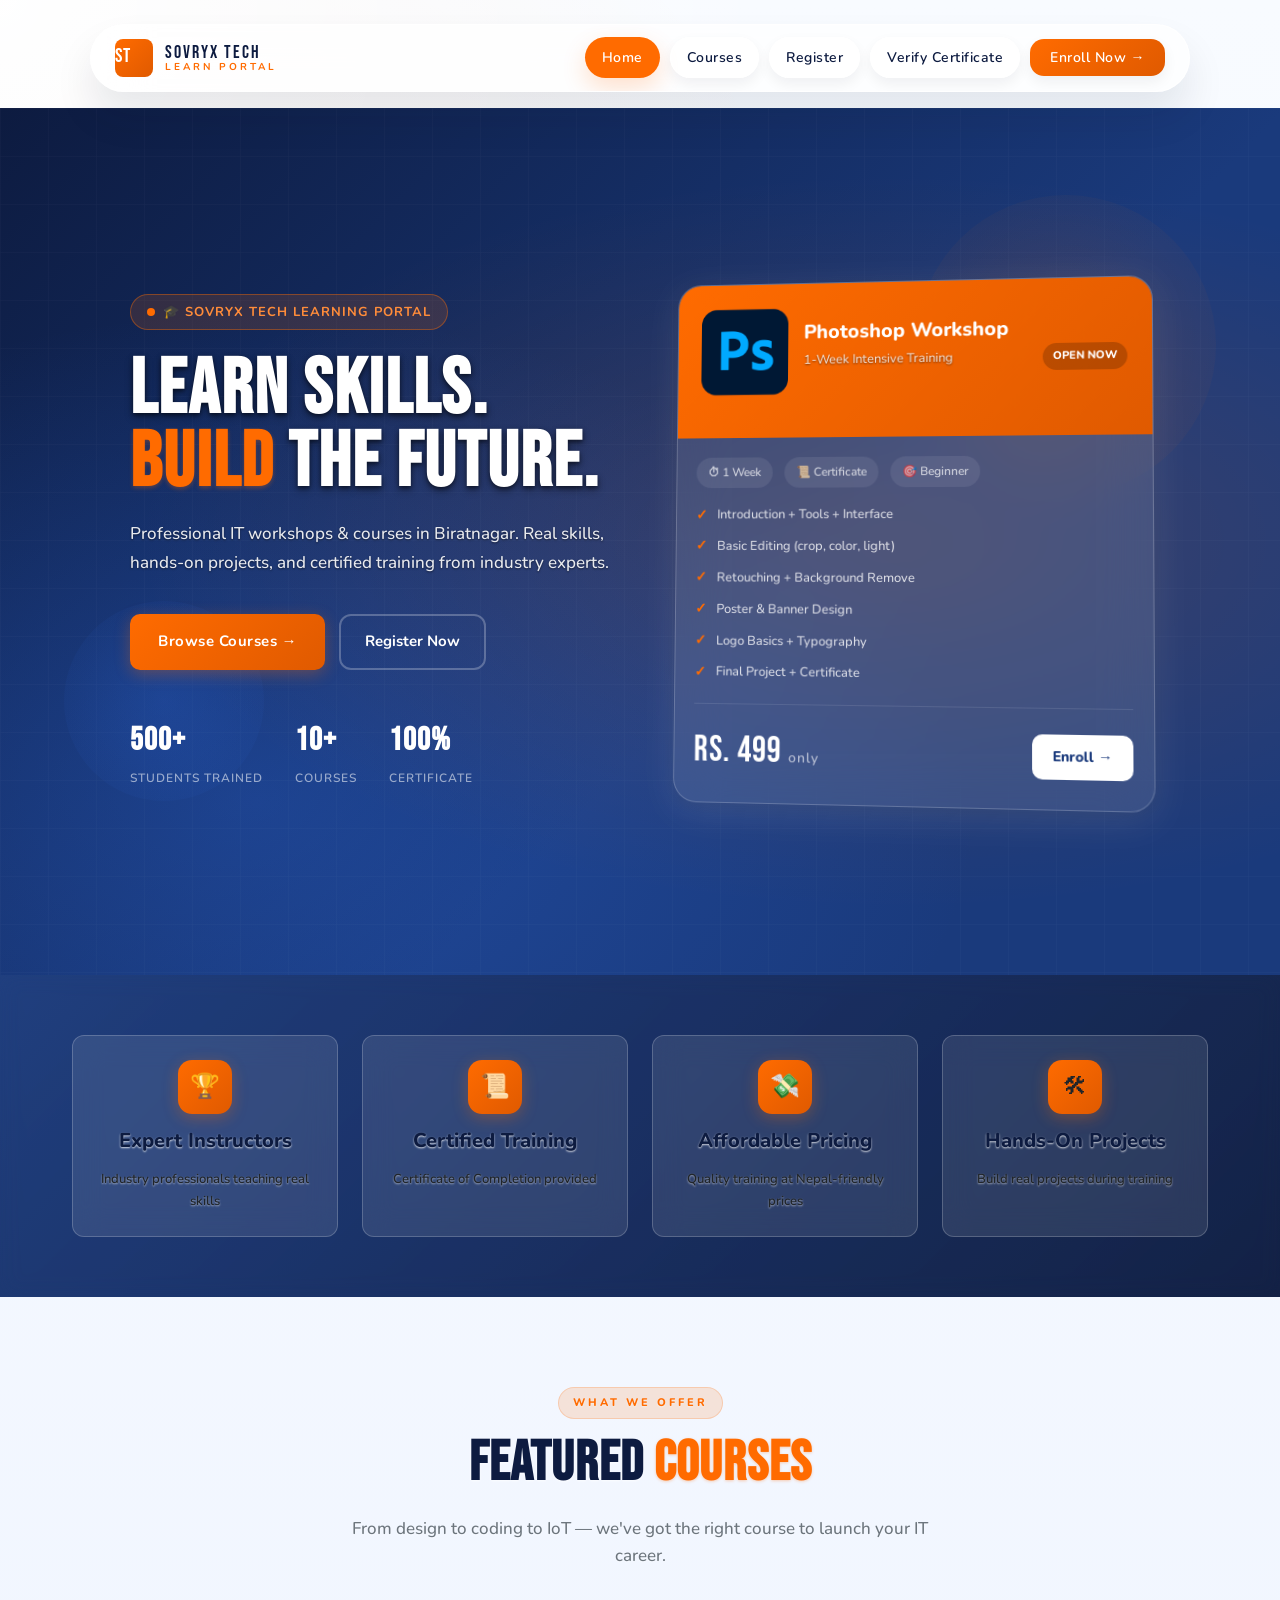
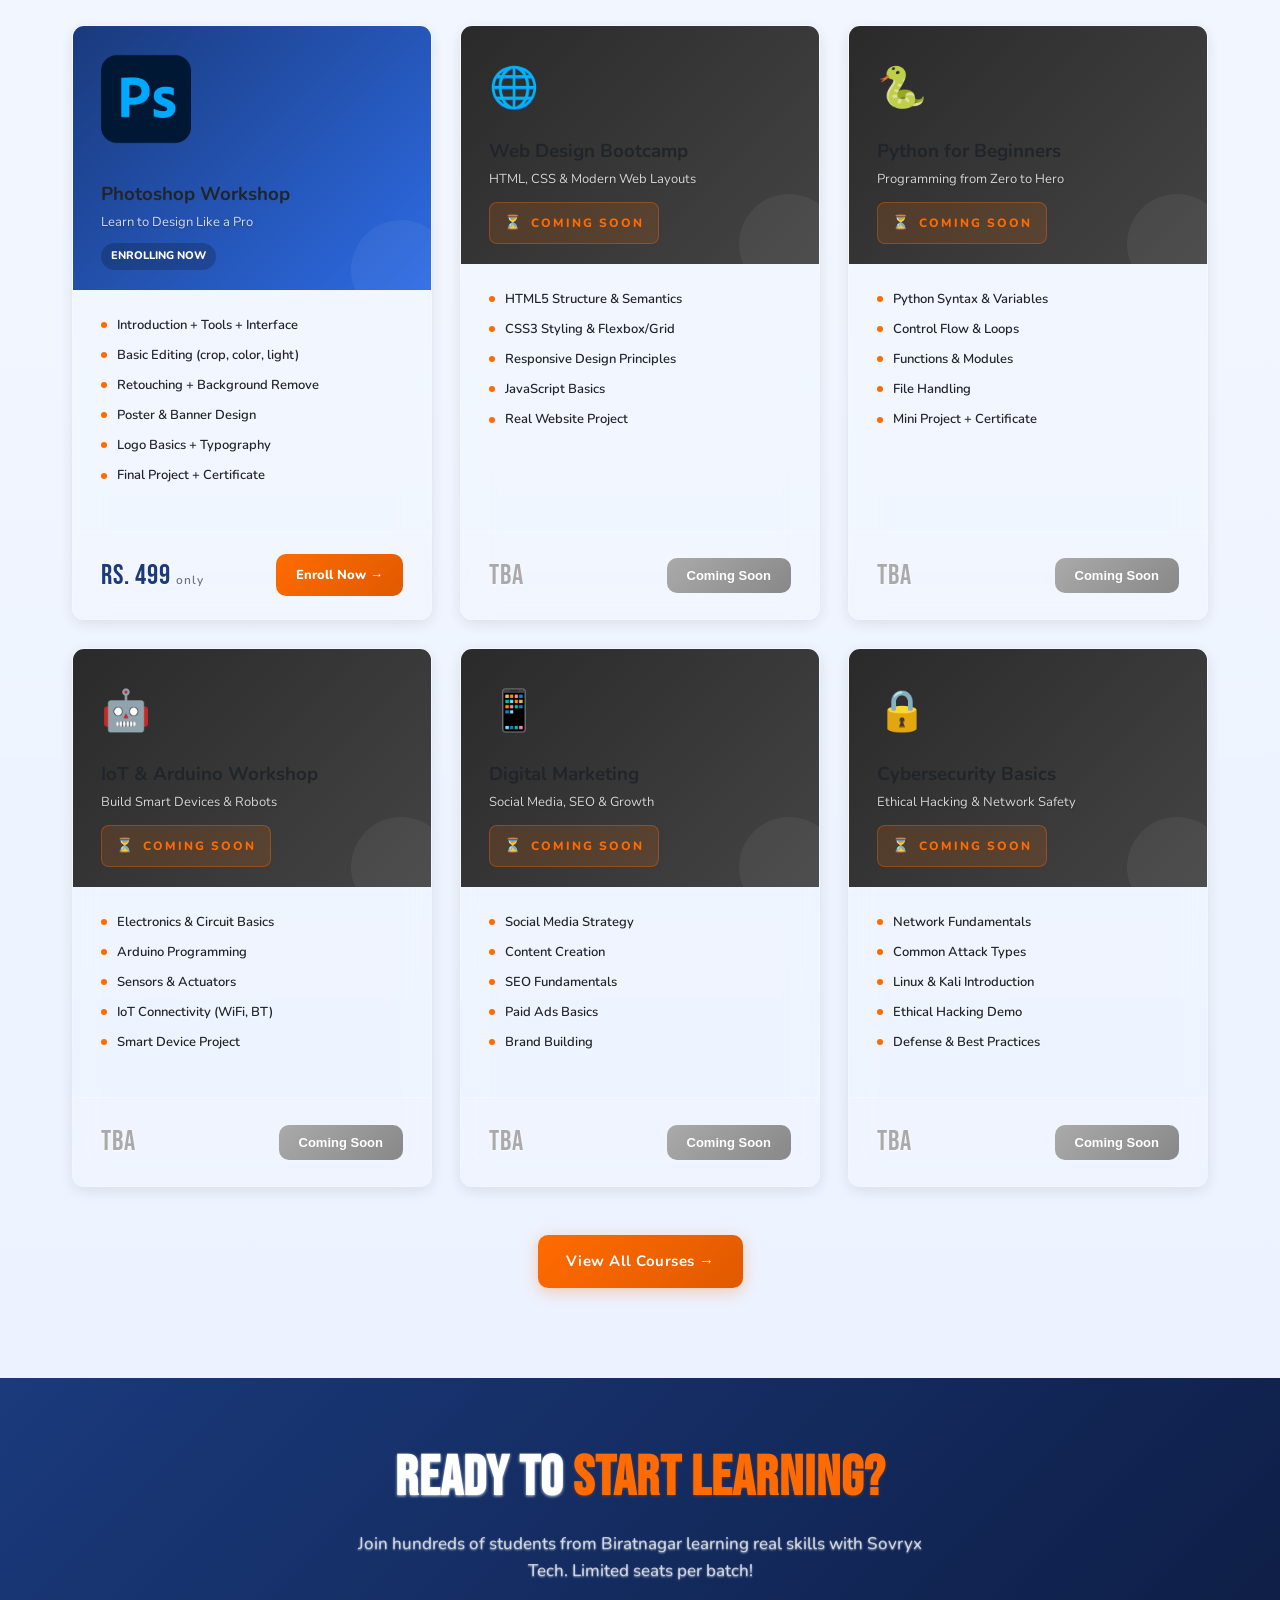
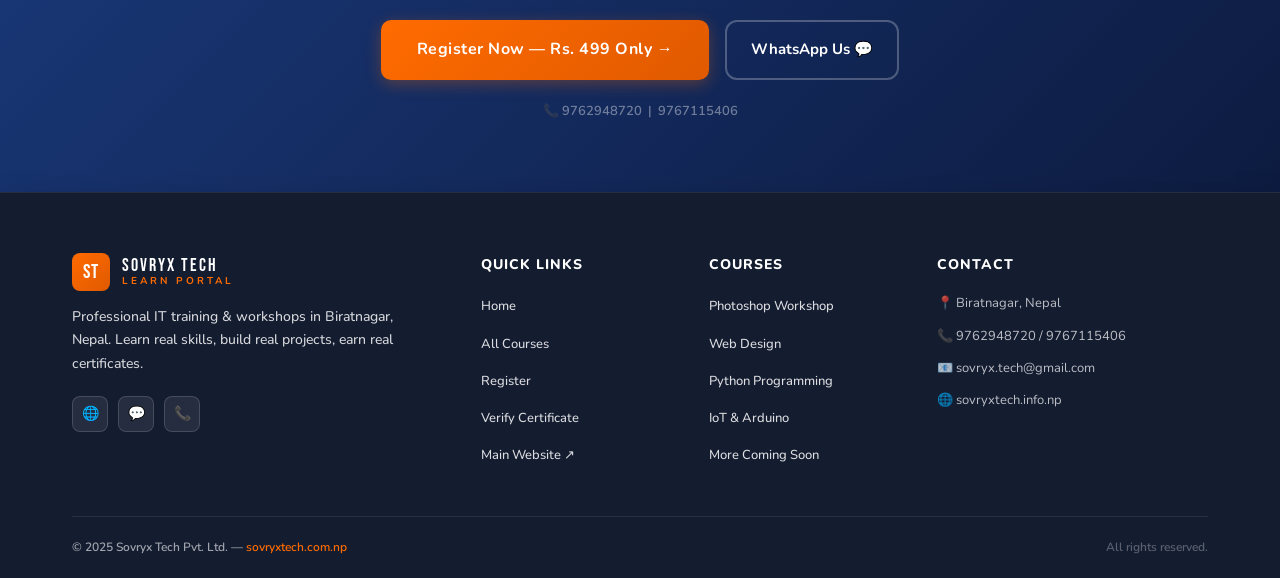
==== commit d3574813: "edit" ====
--- a/index.html
+++ b/index.html
@@ -40,7 +40,7 @@
         <div class="hero-card-wrap">
           <div class="hero-featured-card">
             <div class="card-header">
-              <div class="card-header-icon">🎨</div>
+              <div class="card-header-icon"><img src="images/photoshop.png" alt="Photoshop Icon" width="90" height="90"></div>
               <div>
                 <h3>Photoshop Workshop</h3>
                 <p>1-Week Intensive Training</p>
@@ -112,7 +112,7 @@
           <!-- Active Course -->
           <div class="course-card reveal">
             <div class="course-card-header">
-              <span class="course-card-icon">🎨</span>
+              <span class="course-card-icon"><img src="images/photoshop.png" alt="Photoshop Icon" width="90" height="90"></span>
               <h3>Photoshop Workshop</h3>
               <p>Learn to Design Like a Pro</p>
               <div class="card-badge" style="margin-left:0;margin-top:10px;display:inline-block;">ENROLLING NOW</div>
--- a/style.css
+++ b/style.css
@@ -29,7 +29,9 @@
 
 body {
   font-family: 'Nunito', sans-serif;
-  background: var(--off-white);
+  background: radial-gradient(circle at top left, rgba(255,255,255,0.95), transparent 20%),
+              radial-gradient(circle at 20% 10%, rgba(255,107,0,0.08), transparent 16%),
+              linear-gradient(180deg, #F8FBFF 0%, #E9F0FF 100%);
   color: var(--text);
   line-height: 1.7;
   overflow-x: hidden;
@@ -38,16 +40,19 @@
 
 /* ─── NAVBAR ─── */
 nav {
-  position: fixed; top: 0; left: 0; right: 0; z-index: 1000;
-  background: var(--glass-bg);
-  backdrop-filter: blur(20px);
-  -webkit-backdrop-filter: blur(20px);
-  border-bottom: 1px solid var(--glass-border);
-  padding: 0 2rem;
+  position: fixed; top: 24px; left: 50%; transform: translateX(-50%); z-index: 1000;
+  width: min(1100px, calc(100vw - 3rem));
+  max-width: 1100px;
+  background: rgba(255,255,255,0.72);
+  backdrop-filter: blur(28px);
+  -webkit-backdrop-filter: blur(28px);
+  border: 1px solid rgba(255,255,255,0.75);
+  padding: 0 1.5rem;
   height: 68px;
   display: flex; align-items: center; justify-content: space-between;
-  box-shadow: var(--shadow-glass);
-  border-radius: 0 0 50px 50px;
+  box-shadow: 0 24px 40px rgba(15,23,42,0.09);
+  border-radius: 50px;
+  overflow: hidden;
 }
 
 .nav-brand {
@@ -70,62 +75,59 @@
 .nav-brand-text { display: flex; flex-direction: column; line-height: 1.1; }
 .nav-brand-text span:first-child {
   font-family: 'Bebas Neue', cursive; font-size: 18px; color: var(--dark); letter-spacing: 2px;
-  text-shadow: 0 1px 2px rgba(255,255,255,0.8);
 }
 .nav-brand-text span:last-child {
   font-size: 10px; color: var(--orange); font-weight: 700; letter-spacing: 3px; text-transform: uppercase;
-  text-shadow: 0 1px 2px rgba(255,255,255,0.8);
 }
 
 .nav-links {
-  display: flex; align-items: center; gap: 4px; list-style: none;
+  display: flex; align-items: center; justify-content: flex-end;
+  gap: 10px; list-style: none; flex: 1; min-width: 0; flex-wrap: wrap;
 }
 .nav-links a {
   color: var(--dark); text-decoration: none;
   font-size: 14px; font-weight: 600; letter-spacing: 0.5px;
-  padding: 8px 14px; border-radius: 20px;
-  transition: all 0.2s;
-  text-shadow: 0 1px 2px rgba(255,255,255,0.8);
-  background: rgba(255,255,255,0.1);
-  backdrop-filter: blur(10px);
-  border: 1px solid rgba(255,255,255,0.2);
+  padding: 10px 16px; border-radius: 22px;
+  transition: all 0.25s ease;
+  background: rgba(255,255,255,0.72);
+  border: 1px solid rgba(255,255,255,0.9);
+  box-shadow: 0 6px 14px rgba(15,23,42,0.06);
 }
 .nav-links a:hover, .nav-links a.active {
   color: white; background: var(--orange);
-  text-shadow: none;
   transform: translateY(-1px);
-  box-shadow: 0 4px 12px rgba(255,107,0,0.3);
+  box-shadow: 0 10px 24px rgba(255,107,0,0.2);
+  border-color: transparent;
 }
 .nav-cta {
   background: linear-gradient(135deg, var(--orange), var(--orange-dark)) !important;
-  color: white !important; border-radius: 8px !important;
-  padding: 8px 18px !important;
-}
-.nav-cta:hover { transform: translateY(-1px); box-shadow: 0 4px 16px rgba(255,107,0,0.4) !important; }
+  color: white !important; border-radius: 14px !important;
+  padding: 9px 20px !important;
+  border: none !important;
+}
+.nav-cta:hover { transform: translateY(-1px); box-shadow: 0 8px 22px rgba(255,107,0,0.35) !important; }
 
 .nav-hamburger {
-  display: none; flex-direction: column; gap: 5px; cursor: pointer; padding: 8px;
-  background: rgba(255,255,255,0.1);
-  backdrop-filter: blur(10px);
-  border-radius: 8px;
-  border: 1px solid rgba(255,255,255,0.2);
+  display: none; flex-direction: column; gap: 4px; cursor: pointer; padding: 10px;
+  background: rgba(255,255,255,0.7);
+  backdrop-filter: blur(20px);
+  border-radius: 14px;
+  border: 1px solid rgba(255,255,255,0.9);
 }
 .nav-hamburger span {
   width: 24px; height: 2px;
   background: var(--dark);
   border-radius: 2px;
   transition: 0.3s;
-  box-shadow: 0 1px 2px rgba(255,255,255,0.5);
 }
 
 .mobile-menu {
   display: none; position: fixed; top: 68px; left: 0; right: 0; bottom: 0;
-  background: var(--glass-bg);
-  backdrop-filter: blur(25px);
-  -webkit-backdrop-filter: blur(25px);
+  background: rgba(255,255,255,0.88);
+  backdrop-filter: blur(28px);
+  -webkit-backdrop-filter: blur(28px);
   z-index: 999;
-  flex-direction: column; align-items: center; justify-content: center; gap: 12px;
-  box-shadow: inset 0 1px 0 var(--glass-border);
+  flex-direction: column; align-items: center; justify-content: center; gap: 16px;
   border-radius: 0 0 40px 40px;
 }
 .mobile-menu.open { display: flex; }
@@ -133,20 +135,17 @@
   color: var(--dark); text-decoration: none; font-size: 18px; font-weight: 700;
   padding: 14px 40px; border-radius: 25px; width: 90%; text-align: center;
   transition: 0.2s;
-  background: rgba(255,255,255,0.1);
-  backdrop-filter: blur(10px);
-  border: 1px solid rgba(255,255,255,0.2);
-  text-shadow: 0 1px 2px rgba(255,255,255,0.8);
+  background: rgba(255,255,255,0.95);
+  border: 1px solid rgba(210,220,240,0.8);
 }
 .mobile-menu a:hover {
   background: var(--orange); color: white;
-  text-shadow: none;
   transform: translateY(-2px);
-  box-shadow: 0 6px 20px rgba(255,107,0,0.3);
+  box-shadow: 0 6px 20px rgba(255,107,0,0.25);
 }
 
 /* ─── PAGE WRAPPER ─── */
-.page-content { padding-top: 68px; }
+.page-content { padding-top: 108px; }
 
 /* ─── HERO ─── */
 .hero {
@@ -348,17 +347,17 @@
   background: rgba(255,255,255,0.05);
 }
 .course-card-icon { font-size: 40px; margin-bottom: 14px; display: block; }
-.course-card-header h3 {
-  color: var(--dark);
+..course-card-header h3 {
+  color: white;
   font-size: 20px;
   font-weight: 800;
   margin-bottom: 6px;
-  text-shadow: 0 1px 2px rgba(255,255,255,0.8);
+  text-shadow: 0 1px 2px rgba(0,0,0,0.35);
 }
 .course-card-header p {
-  color: var(--gray);
+  color: rgba(255,255,255,0.8);
   font-size: 13px;
-  text-shadow: 0 1px 2px rgba(255,255,255,0.6);
+  text-shadow: 0 1px 2px rgba(0,0,0,0.25);
 }
 .course-card-header .card-badge { margin-left: 0; margin-top: 12px; display: inline-block; }
 
@@ -576,17 +575,17 @@
   -webkit-backdrop-filter: blur(20px);
   border: 1px solid var(--glass-border);
   border-radius: 20px; padding: 32px;
-  color: white; position: sticky; top: 88px;
+  color: var(--text); position: sticky; top: 88px;
   box-shadow: var(--shadow-glass);
 }
 .form-info-box h3 { font-family: 'Bebas Neue', cursive; font-size: 26px; letter-spacing: 1px; margin-bottom: 20px; }
 .info-list { list-style: none; display: flex; flex-direction: column; gap: 14px; }
-.info-list li { display: flex; align-items: flex-start; gap: 12px; font-size: 14px; font-weight: 600; color: rgba(255,255,255,0.85); }
+.info-list li { display: flex; align-items: flex-start; gap: 12px; font-size: 14px; font-weight: 600; color: rgba(0,0,0,0.85); }
 .info-list li span { font-size: 18px; flex-shrink: 0; }
-.contact-card { margin-top: 28px; background: rgba(255,255,255,0.08); border-radius: 14px; padding: 20px; }
-.contact-card p { font-size: 12px; color: rgba(255,255,255,0.5); font-weight: 700; letter-spacing: 2px; text-transform: uppercase; margin-bottom: 12px; }
-.contact-card a { color: white; text-decoration: none; font-size: 15px; font-weight: 700; display: block; margin-bottom: 8px; }
-.contact-card a:hover { color: var(--orange-light); }
+.contact-card { margin-top: 28px; background: rgba(0,0,0,0.08); border-radius: 14px; padding: 20px; }
+.contact-card p { font-size: 12px; color: rgba(0,0,0,0.5); font-weight: 700; letter-spacing: 2px; text-transform: uppercase; margin-bottom: 12px; }
+.contact-card a { color: var(--text); text-decoration: none; font-size: 15px; font-weight: 700; display: block; margin-bottom: 8px; }
+.contact-card a:hover { color: var(--orange); }
 
 /* ─── VERIFY PAGE ─── */
 .verify-section { padding: 70px 0; }
@@ -626,31 +625,30 @@
 
 /* ─── FOOTER ─── */
 footer {
-  background: var(--dark);
+  background: rgba(12,20,40,0.96);
   padding: 60px 0 0;
-  border-top: 1px solid rgba(255,255,255,0.05);
+  border-top: 1px solid rgba(255,255,255,0.08);
+  box-shadow: 0 8px 30px rgba(0,0,0,0.16);
 }
 .footer-grid {
   display: grid; grid-template-columns: 2fr 1fr 1fr 1.5fr; gap: 48px;
   padding-bottom: 48px; border-bottom: 1px solid rgba(255,255,255,0.08);
 }
 .footer-brand p {
-  color: var(--text);
+  color: rgba(255,255,255,0.82);
   font-size: 14px;
   font-weight: 500;
   margin: 14px 0 20px;
   line-height: 1.7;
-  text-shadow: 0 1px 2px rgba(255,255,255,0.8);
 }
 .social-links { display: flex; gap: 10px; }
 .social-link {
   width: 36px; height: 36px; border-radius: 8px;
-  background: var(--glass-bg); color: var(--dark);
+  background: rgba(255,255,255,0.08); color: white;
   display: flex; align-items: center; justify-content: center; text-decoration: none;
   font-size: 14px; transition: 0.2s;
   backdrop-filter: blur(10px);
-  border: 1px solid rgba(255,255,255,0.2);
-  text-shadow: 0 1px 2px rgba(255,255,255,0.5);
+  border: 1px solid rgba(255,255,255,0.15);
 }
 .social-link:hover {
   background: var(--orange); color: white;
@@ -659,38 +657,34 @@
   box-shadow: 0 4px 12px rgba(255,107,0,0.3);
 }
 .footer-col h4 {
-  color: var(--dark);
+  color: white;
   font-size: 14px;
   font-weight: 800;
   letter-spacing: 1px;
   margin-bottom: 16px;
-  text-shadow: 0 1px 2px rgba(255,255,255,0.8);
 }
 .footer-col ul { list-style: none; display: flex; flex-direction: column; gap: 10px; }
 .footer-col ul li a {
-  color: var(--text); text-decoration: none; font-size: 13px; font-weight: 500;
+  color: rgba(255,255,255,0.85); text-decoration: none; font-size: 13px; font-weight: 500;
   transition: 0.2s;
-  text-shadow: 0 1px 2px rgba(255,255,255,0.6);
 }
 .footer-col ul li a:hover {
   color: var(--orange);
   text-shadow: 0 1px 2px rgba(255,107,0,0.3);
 }
-.footer-contact p { color: rgba(255,255,255,0.5); font-size: 13px; display: flex; align-items: center; gap: 8px; margin-bottom: 10px; }
+.footer-contact p { color: rgba(255,255,255,0.72); font-size: 13px; display: flex; align-items: center; gap: 8px; margin-bottom: 10px; }
 .footer-bottom {
   display: flex; align-items: center; justify-content: space-between;
   padding: 20px 0;
 }
 .footer-bottom p {
-  color: var(--gray);
+  color: rgba(255,255,255,0.6);
   font-size: 12px;
   font-weight: 600;
-  text-shadow: 0 1px 2px rgba(255,255,255,0.8);
 }
 .footer-bottom a {
   color: var(--orange);
   text-decoration: none;
-  text-shadow: 0 1px 2px rgba(255,107,0,0.3);
 }
 
 /* ─── UTILITIES ─── */
@@ -737,7 +731,7 @@
 }
 
 @media (max-width: 768px) {
-  nav { padding: 0 1rem; }
+  nav { padding: 0 1rem; width: 100%; max-width: none; left: 0; transform: none; }
   .hero { min-height: calc(90vh - 68px); }
   .hero h1 { font-size: clamp(36px, 8vw, 56px); }
   .section-title { font-size: clamp(28px, 6vw, 42px); }
@@ -773,9 +767,9 @@
   .nav-brand-logo { width: 32px; height: 32px; font-size: 16px; }
   .nav-brand-text span:first-child { font-size: 16px; }
   .nav-brand-text span:last-child { font-size: 9px; }
-  .page-content { padding-top: 60px; }
+  .page-content { padding-top: 100px; }
   .hero { min-height: calc(80vh - 60px); }
-  .mobile-menu { top: 60px; }
+  .mobile-menu { top: 90px; }
   .hero-container { padding: 40px 1rem; }
   .info-strip { padding: 40px 0; }
   section { padding: 60px 0; }
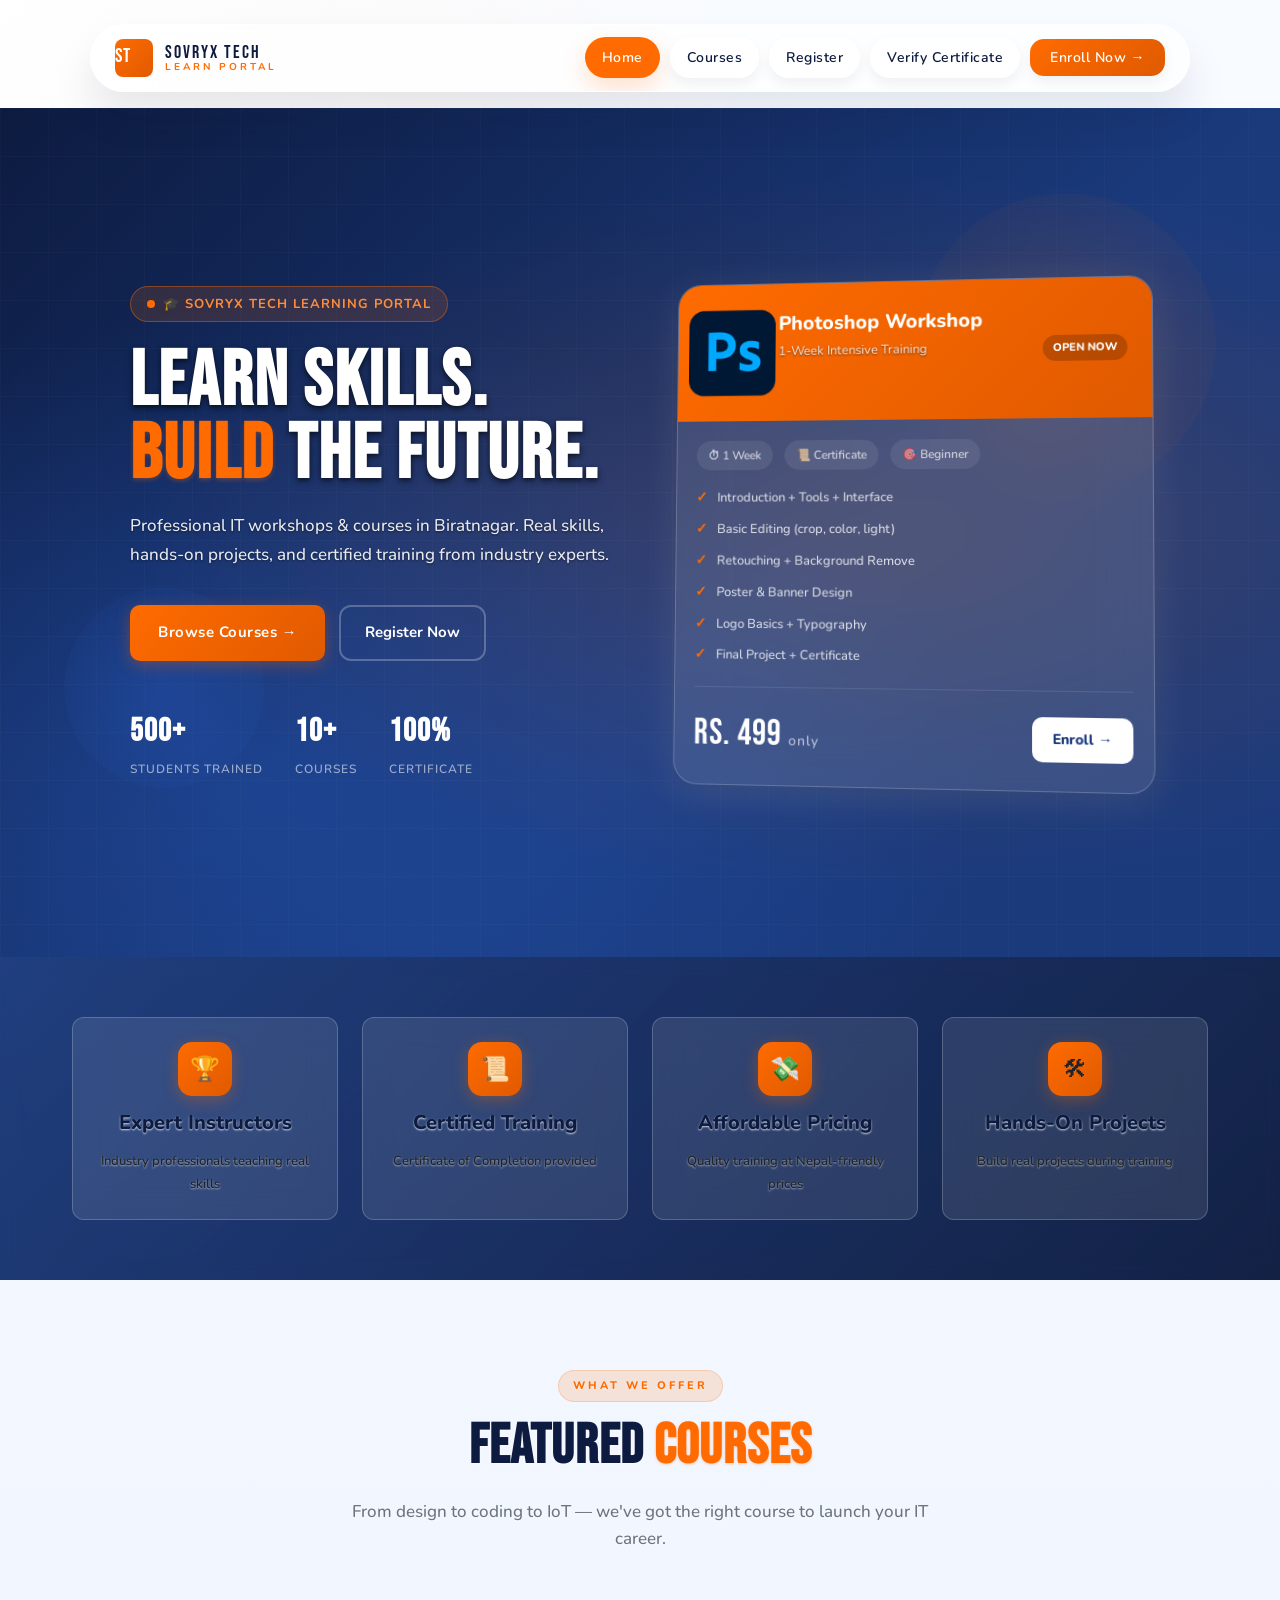
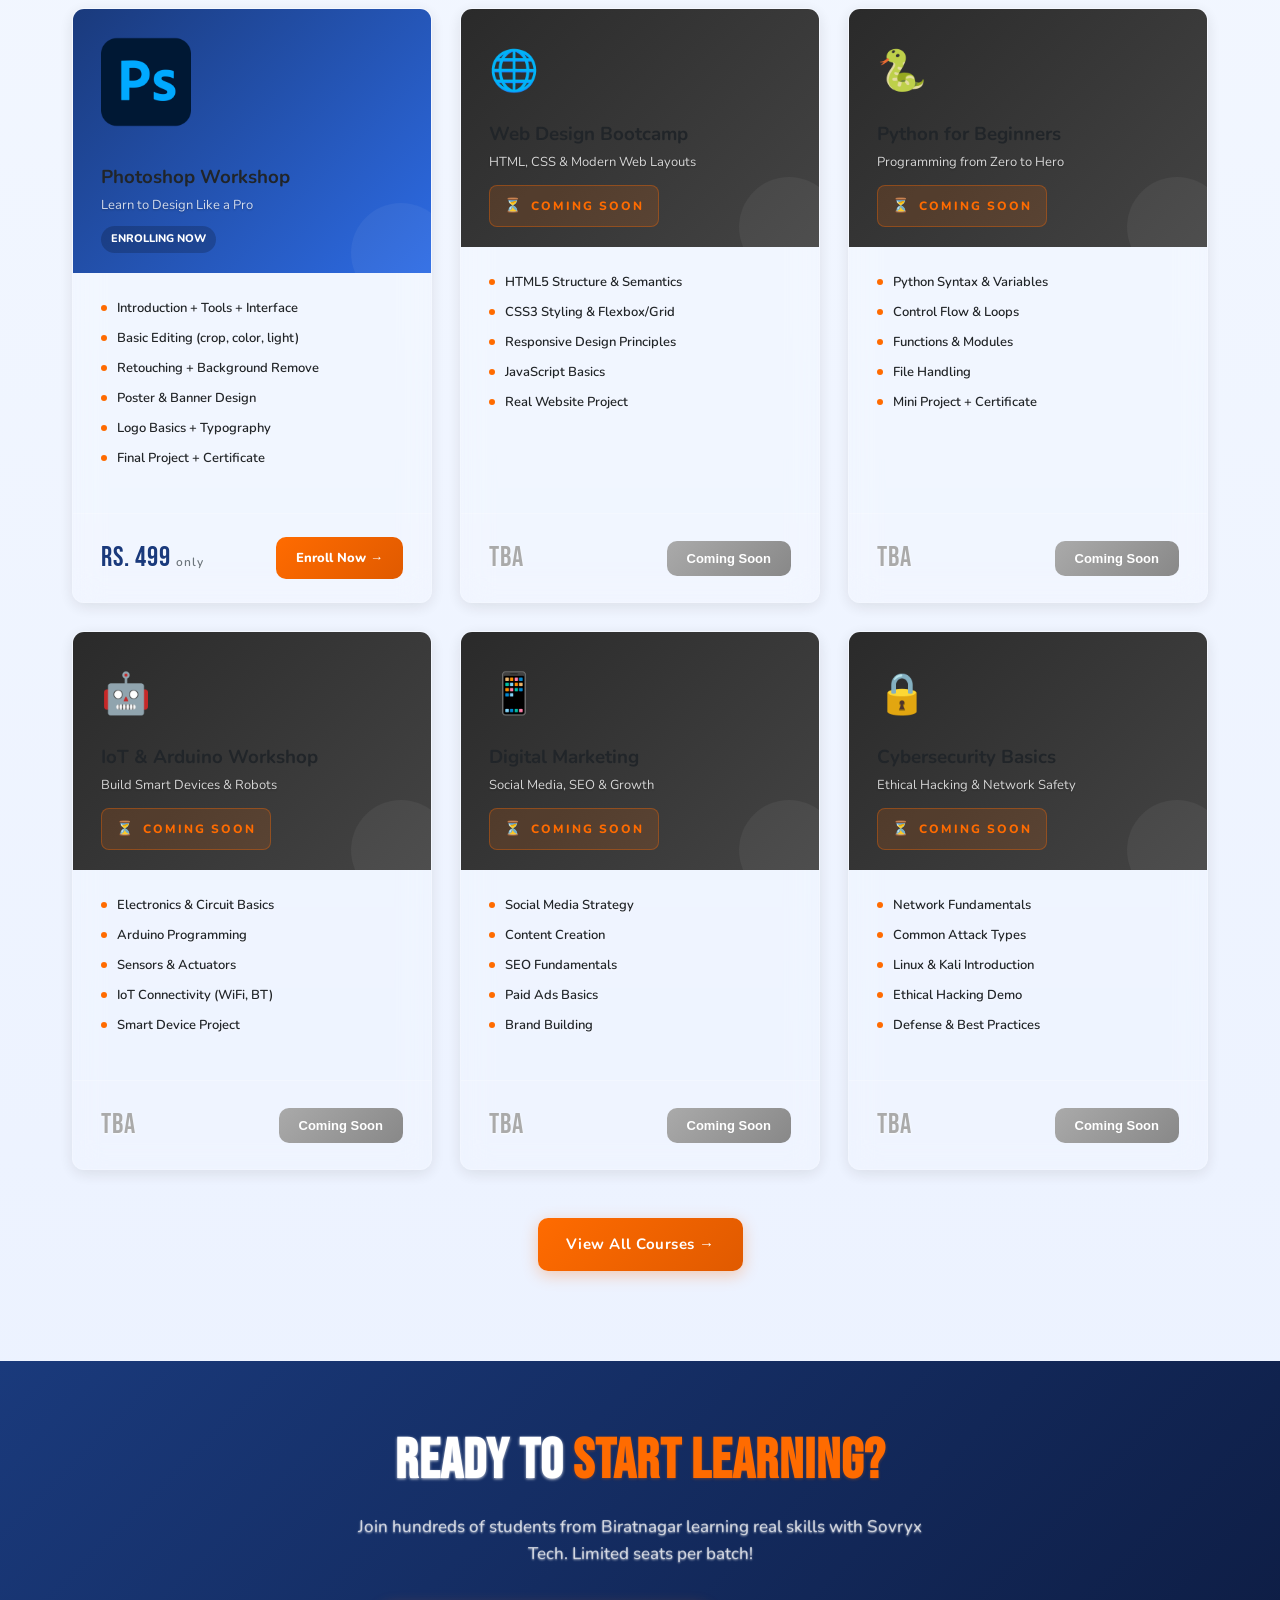
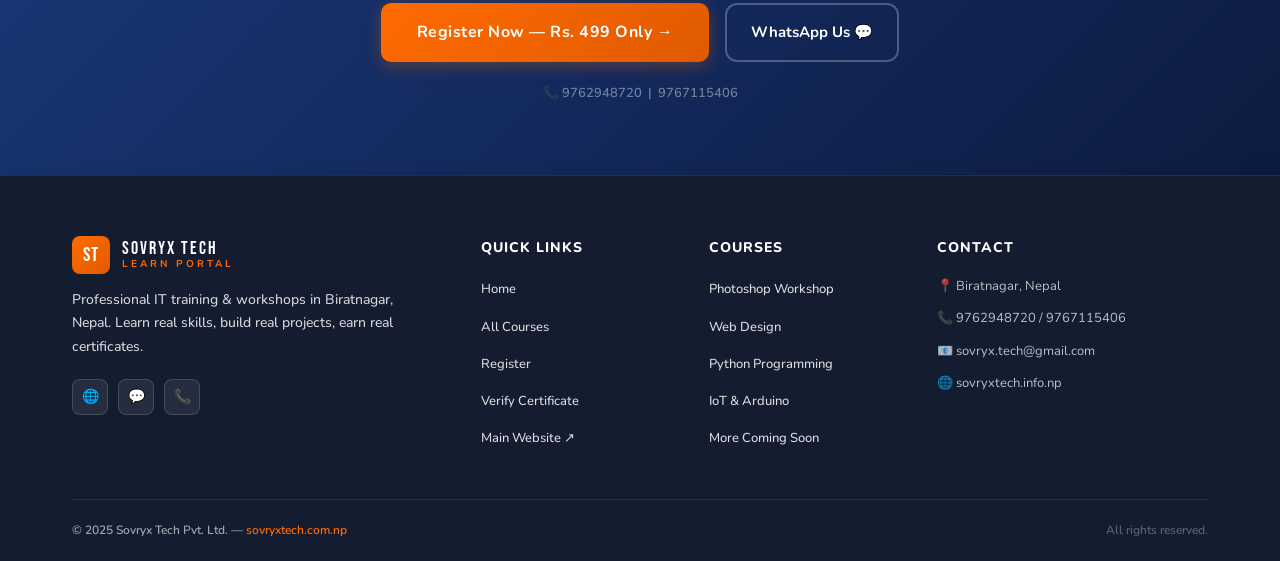
==== commit e8f45069: "icon" ====
--- a/index.html
+++ b/index.html
@@ -40,7 +40,7 @@
         <div class="hero-card-wrap">
           <div class="hero-featured-card">
             <div class="card-header">
-              <div class="card-header-icon"><img src="images/photoshop.png" alt="Photoshop Icon" width="90" height="90"></div>
+              <div class="card-icon"><img src="images/photoshop.png" alt="Photoshop Icon" width="90" height="90"></div>
               <div>
                 <h3>Photoshop Workshop</h3>
                 <p>1-Week Intensive Training</p>
--- a/style.css
+++ b/style.css
@@ -245,7 +245,12 @@
   background: linear-gradient(135deg, var(--orange), var(--orange-dark));
   padding: 24px; display: flex; align-items: center; gap: 16px;
 }
-.card-header-icon { font-size: 36px; }
+.card-icon {
+  width: 64px; height: 64px; border-radius: 14px;
+  background: linear-gradient(135deg, var(--orange), var(--orange-dark));
+  display: flex; align-items: center; justify-content: center;
+  font-size: 28px;
+}
 .card-header h3 { color: white; font-size: 20px; font-weight: 800; }
 .card-header p { color: rgba(255,255,255,0.8); font-size: 13px; }
 .card-badge {
@@ -489,6 +494,7 @@
   background: linear-gradient(135deg, var(--blue), var(--dark));
   padding: 28px 36px;
   display: flex; align-items: center; gap: 16px;
+  border-radius: 50px 50px 50px 50px;
 }
 
 .form-header-icon {
